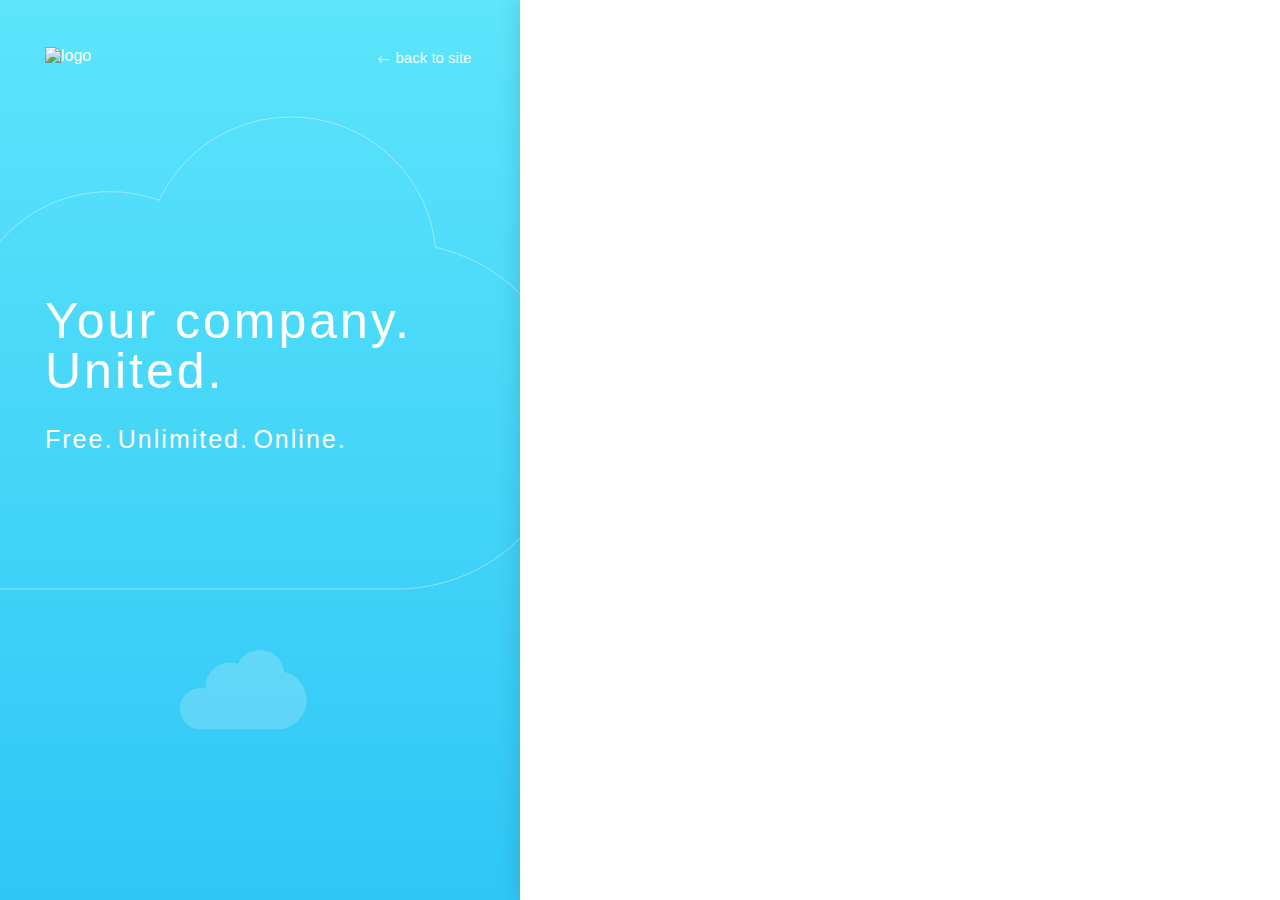
==== login.html @ f93bbbee "day-2 wednesday work" ====
<!DOCTYPE html>
<html lang="en">
<head>
    <meta charset="UTF-8">
    <meta http-equiv="X-UA-Compatible" content="IE=edge">
    <meta name="viewport" content="width=device-width, initial-scale=1.0">
    <link rel="stylesheet" href="login.css" >
    <link href="https://www.bitrix24.net/favicon.ico" rel="shortcut icon" type="icon" />
    <title>Bitrix24.Network</title>
</head>
<body>
    <div id="container">
        <div id="cover">
            <div id="cover-top">
                <div id="logo">
                    <img src="https://www.bitrix24.net/bitrix/templates/new/images/bitrix24-logo-en.svg" alt="logo">
                </div>
                <div id="back">
                    <a href="home.html" id="link-back">
                        back to site
                    </a>
                </div>
            </div>
            <div id="cover-middle">
                <div>Your company. United.</div>
                <span>Free.</span>
                <span>Unlimited.</span>
                <span>Online.</span>
            </div>
            <div id="cloud">
                <div></div>
                <div></div>
                <div></div>
                <div></div>
            </div>
        </div>
        <div id="form">

        </div>
    </div>
</body>
</html>
---- login.css ----
*{
    padding: 0px;
    margin: 0px;
}
body{
    font-family: 'Montserrat-regular',"Helvetica Neue",Helvetica,Arial,sans-serif;
    color: #525c69;
}
#container{
    display: flex;
    flex: 1;
    width: 100%;
    min-height: 100%;
    background: linear-gradient(to bottom,#5ce5fb 0,#2fc6f6 100%);
}
#cover{
    transform: translateX(0);
    opacity: 1;
    flex-grow: 1;
    padding: 45px 49px 49px 45px;
    color: #fff;
    display: flex;
    flex-direction: column;
    position: relative;
    flex: 1;
    box-sizing: border-box;
    transition: transform .7s cubic-bezier(.36,.15,.26,.99),opacity .7s cubic-bezier(.36,.15,.26,.99);
    height: 80vh;
    justify-content: space-between;
    color: #fff;
}
#cover-top{
    display: flex;
    justify-content: space-between;
    align-items: center;
}
#logo{
    margin-bottom: 9px;
    margin-right: 0;
    color: #fff;
}
#logo>img{
    max-width: 100%;
    height: auto;
    color: #fff;
}
#back{
    opacity: .9;
    transition: opacity .2s ease;
    margin-bottom: 8px;
    color: #fff;
    font-size: 20px;
}
a{
    font-size: 15px;
    line-height: 19px;
    color: #fff;
    text-decoration: none;
    position: relative;
    padding-left: 18px;
    cursor: pointer;
    white-space: nowrap;
}
#link-back::before{
    position: absolute;
    top: 7px;
    left: 0;
    width: 11px;
    height: 7px;
    background: url(data:image/svg+xml;charset=US-ASCII,%3Csvg%20width%3D%2211%22%20height%3D%227%22%20viewBox%3D%220%200%2011%207%22%20fill%3D%22none%22%20xmlns%3D%22http%3A//www.w3.org/2000/svg%22%3E%0A%20%20%3Cpath%20fill-rule%3D%22evenodd%22%20clip-rule%3D%22evenodd%22%20d%3D%22M1.93%203H11v1H2.042L4%206.147%203.222%207%20.112%203.588l.024-.027L0%203.411%203.111%200l.778.853L1.93%203z%22%20fill%3D%22white%22/%3E%0A%3C/svg%3E%0A) no-repeat center;
    content: '';
}
#cover-middle{
    max-width: 490px;
}
#cover-middle div{
    font-size: 50px;
    line-height: 50px;
    margin-bottom: 30px;
    font-family: 'Montserrat-medium',"Helvetica Neue",Helvetica,Arial,sans-serif;
    letter-spacing: 3px;
}

#cover-middle span{
    font-size: 25px;
    line-height: 26px;
    font-family: 'Montserrat-regular',"Helvetica Neue",Helvetica,Arial,sans-serif;
    letter-spacing: 2px;
}
#cloud>div:nth-child(1){
    position: absolute;
    left: -185px;
    top: 116px;
    width: 760px;
    height: 474px;
    transition: left 5s ease-in-out;
    background-repeat: no-repeat;
    background-position: center;
    pointer-events: none;
    background-image: url(data:image/svg+xml;charset=US-ASCII,%3Csvg%20width%3D%22754%22%20height%3D%22474%22%20viewBox%3D%220%200%20754%20474%22%20fill%3D%22none%22%20xmlns%3D%22http%3A//www.w3.org/2000/svg%22%3E%0A%20%20%3Cpath%20opacity%3D%22.399%22%20d%3D%22M617.36%20131.239C610.323%2058.159%20548.315%201%20472.835%201c-58.294%200-108.54%2034.11-131.651%2083.3-15.49-5.59-32.204-8.646-49.641-8.646-80.2%200-145.213%2064.521-145.213%20144.117%200%203.765.19%207.484.475%2011.177a124.73%20124.73%200%200%200-30.016-3.659C48.421%20227.289-7%20282.292-7%20350.145-7%20417.996%2048.42%20473%20116.789%20473h461.853C674.938%20473%20753%20395.521%20753%20299.952c0-82.358-57.985-151.228-135.64-168.713%22%20stroke%3D%22white%22/%3E%0A%3C/svg%3E%0A);
}

#cloud>div:nth-child(4){
    background-repeat: no-repeat;
    background-position: center;
    position: absolute;
    top:650px;
    left: 180px;
    pointer-events: none;
    width: 127px;
    height: 80px;
    transition: left 5s ease-in-out;
    background-image: url(data:image/svg+xml;charset=US-ASCII,%3Csvg%20viewBox%3D%220%200%20127%2080%22%20fill%3D%22none%22%20xmlns%3D%22http%3A//www.w3.org/2000/svg%22%3E%0A%20%20%3Cpath%20opacity%3D%22.2%22%20fill-rule%3D%22evenodd%22%20vector-effect%3D%22non-scaling-stroke%22%20stroke-width%3D%221%22%20%20clip-rule%3D%22evenodd%22%20d%3D%22M104.057%2021.87C102.884%209.598%2092.55%200%2079.97%200c-9.715%200-18.09%205.728-21.94%2013.988a24.161%2024.161%200%200%200-8.274-1.452c-13.366%200-24.202%2010.835-24.202%2024.201%200%20.633.032%201.257.08%201.877A20.636%2020.636%200%200%200%2020.63%2038C9.237%2038%200%2047.236%200%2058.63c0%2011.395%209.237%2020.631%2020.631%2020.631h76.973c16.049%200%2029.059-13.01%2029.059-29.059%200-13.83-9.664-25.395-22.606-28.331z%22%20fill%3D%22white%22/%3E%0A%3C/svg%3E%0A);
}
#form{
    transform: translateX(0);
    opacity: 1;
    padding-top: 45px;
    display: flex;
    justify-content: center;
    overflow: auto;
    box-sizing: border-box;
    padding: 105px 60px 10px;
    height: 100vh;
    background: #fff;
    box-shadow: -2px 0 22px rgb(0 0 0 / 12%);
    transition: transform .8s cubic-bezier(.36,.15,.26,.99),opacity .8s cubic-bezier(.36,.15,.26,.99);
    flex: 1;
    flex-grow: 1.5;
    -webkit-box-flex: 6;
}
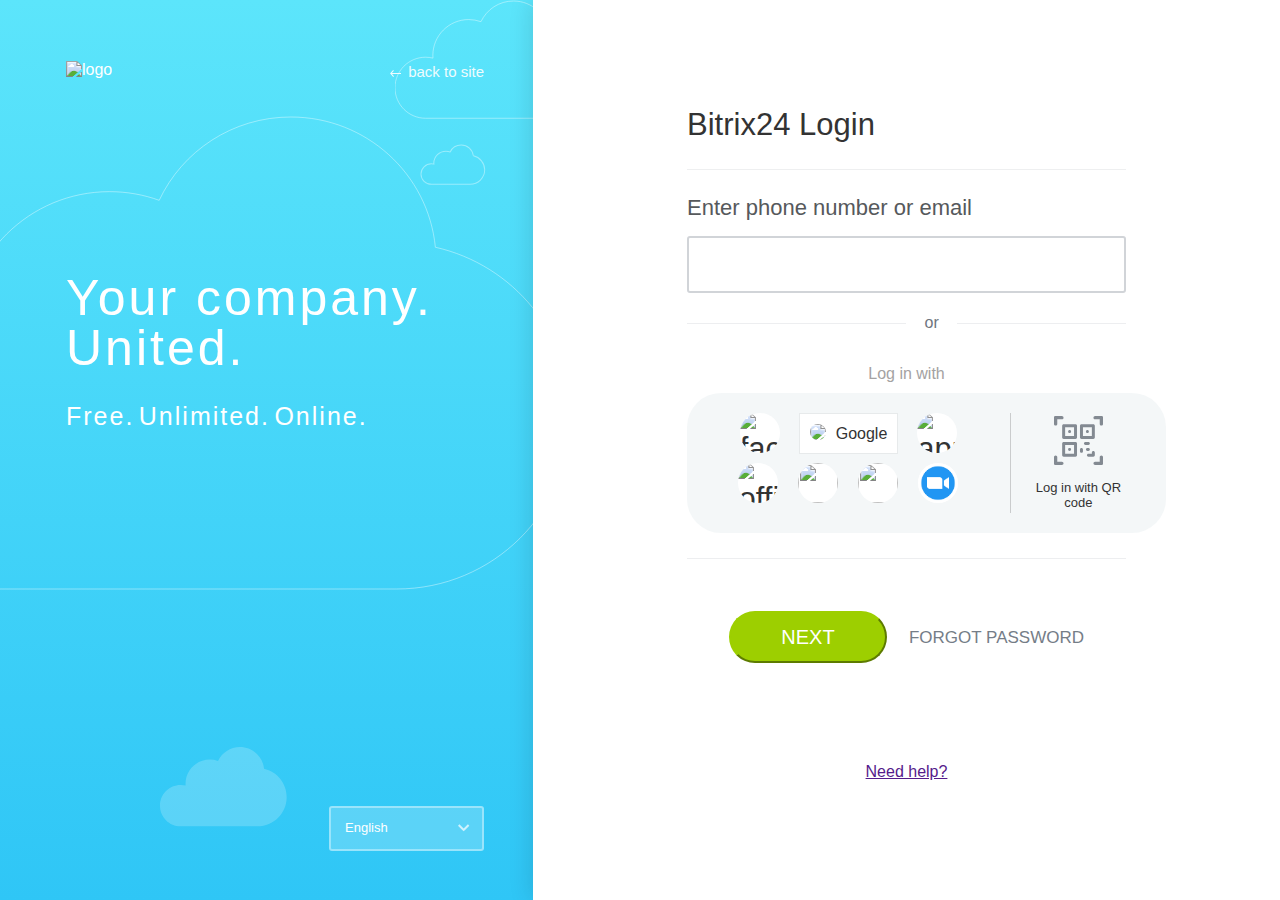
==== commit d4d5cfa9: "add day-3 login file" ====
--- a/login.html
+++ b/login.html
@@ -33,10 +33,45 @@
                 <div></div>
                 <div></div>
             </div>
+            <div id="lang">
+                <div><span>English</span></div>
+            </div>
         </div>
-        <div id="form">
-
-        </div>
+        <form id="form">
+            <div id="form-inner">
+                <div>Bitrix24 Login</div>
+                <div></div>
+                <label>Enter phone number or email</label><br>
+                <div id="email"><input type="text"></div>
+                <div id="or"><span>or</span></div>
+                <div id="login-other">
+                    <span>Log in with</span>
+                    <div>
+                        <div id="login-option">
+                            <ul>
+                                <li><img src="https://cdn-icons.flaticon.com/png/512/3670/premium/3670032.png?token=exp=1658397095~hmac=cb0d3133997e0eb8d7cdf70c4f05143f" alt="facebook-"></li>
+                                <li id="google"><img src="https://cdn-icons-png.flaticon.com/512/2702/2702602.png" alt="google"><p>Google</p></li>
+                                <li><img src="https://cdn-icons-png.flaticon.com/128/831/831329.png" alt="apple"></li>
+                                <li><img src="https://cdn-icons-png.flaticon.com/128/732/732222.png" alt="office"></li>
+                                <li><img src="https://www.bitrix24.net/bitrix/js/ui/icons/service/images/ui-service-liveid.svg" alt=""></li>
+                                <li><img src="https://cdn-icons.flaticon.com/png/128/3670/premium/3670151.png?token=exp=1658399934~hmac=e2baed79eceac594c2852d51a2f5dd11" alt=""></li>
+                                <li><img src="[data-uri]" alt=""></li>
+                            </ul>
+                        </div>
+                        <div id="qrcode-login">
+                            <img src="data:image/svg+xml,%3Csvg width='30' height='30' viewBox='0 0 30 30' fill='none' xmlns='http://www.w3.org/2000/svg'%3E%3Cpath d='M10.1886 8.90239C10.0189 8.73328 9.78492 8.63633 9.54558 8.63633C9.30621 8.63633 9.07219 8.73328 8.90254 8.90239C8.73344 9.07207 8.63648 9.30602 8.63648 9.54543C8.63648 9.78484 8.73344 10.0187 8.90254 10.1885C9.07164 10.3576 9.30617 10.4545 9.54558 10.4545C9.78492 10.4545 10.0189 10.3576 10.1886 10.1885C10.3577 10.0188 10.4547 9.78484 10.4547 9.54543C10.4547 9.30602 10.3577 9.07207 10.1886 8.90239Z' fill='%23545C68'/%3E%3Cpath d='M13.1818 5H5.9091C5.40703 5 5 5.40703 5 5.9091V13.1818C5 13.6839 5.40703 14.0909 5.9091 14.0909H13.1818C13.6839 14.0909 14.0909 13.6839 14.0909 13.1818V5.9091C14.0909 5.40703 13.6839 5 13.1818 5ZM12.2727 12.2727H6.81816V6.81816H12.2727L12.2727 12.2727Z' fill='%23545C68'/%3E%3Cpath d='M21.0969 8.90239C20.9278 8.73328 20.6939 8.63633 20.4545 8.63633C20.2151 8.63633 19.9805 8.73328 19.8114 8.90239C19.6423 9.07207 19.5454 9.30602 19.5454 9.54543C19.5454 9.78484 19.6423 10.0187 19.8114 10.1885C19.9805 10.3576 20.2151 10.4545 20.4545 10.4545C20.6938 10.4545 20.9278 10.3576 21.0969 10.1885C21.2666 10.0188 21.3636 9.78484 21.3636 9.54543C21.3636 9.30602 21.2666 9.07207 21.0969 8.90239Z' fill='%23545C68'/%3E%3Cpath d='M24.0909 5H16.8182C16.3161 5 15.9091 5.40703 15.9091 5.9091V13.1818C15.9091 13.6839 16.3161 14.0909 16.8182 14.0909H24.0909C24.593 14.0909 25 13.6839 25 13.1818V5.9091C25 5.40703 24.593 5 24.0909 5ZM23.1818 12.2727H17.7273V6.81816H23.1818L23.1818 12.2727Z' fill='%23545C68'/%3E%3Cpath d='M10.1886 19.8115C10.0189 19.6424 9.78492 19.5454 9.54558 19.5454C9.30621 19.5454 9.07219 19.6424 8.90254 19.8115C8.73344 19.9812 8.63648 20.2151 8.63648 20.4545C8.63648 20.6939 8.73344 20.9278 8.90254 21.0976C9.07164 21.2667 9.30617 21.3636 9.54558 21.3636C9.78492 21.3636 10.0189 21.2667 10.1886 21.0976C10.3577 20.9279 10.4547 20.6939 10.4547 20.4545C10.4547 20.2151 10.3577 19.9812 10.1886 19.8115Z' fill='%23545C68'/%3E%3Cpath d='M13.1818 15.9091H5.9091C5.40703 15.9091 5 16.3161 5 16.8182V24.0909C5 24.5929 5.40703 25 5.9091 25H13.1818C13.6839 25 14.0909 24.5929 14.0909 24.0909V16.8182C14.0909 16.3161 13.6839 15.9091 13.1818 15.9091ZM12.2727 23.1818H6.81816V17.7273H12.2727L12.2727 23.1818Z' fill='%23545C68'/%3E%3Cpath d='M21.0606 19.5454H20.4546C19.9525 19.5454 19.5455 19.9525 19.5455 20.4545C19.5455 20.9566 19.9525 21.3636 20.4546 21.3636H21.0606C21.5627 21.3636 21.9697 20.9566 21.9697 20.4545C21.9697 19.9525 21.5627 19.5454 21.0606 19.5454Z' fill='%23545C68'/%3E%3Cpath d='M24.0909 21.3636C23.5888 21.3636 23.1818 21.7706 23.1818 22.2727V23.1818H21.0606C20.5585 23.1818 20.1515 23.5888 20.1515 24.0909C20.1515 24.593 20.5585 25 21.0606 25H24.0909C24.593 25 25 24.5929 25 24.0909V22.2727C25 21.7706 24.593 21.3636 24.0909 21.3636Z' fill='%23545C68'/%3E%3Cpath d='M16.8182 19.5454C16.3161 19.5454 15.9091 19.9525 15.9091 20.4545V21.6666C15.9091 22.1687 16.3161 22.5757 16.8182 22.5757C17.3202 22.5757 17.7273 22.1687 17.7273 21.6666V20.4545C17.7273 19.9525 17.3202 19.5454 16.8182 19.5454Z' fill='%23545C68'/%3E%3Cpath d='M21.0606 15.9091H19.2424C18.7403 15.9091 18.3333 16.3161 18.3333 16.8182C18.3333 17.3203 18.7403 17.7273 19.2424 17.7273H21.0606C21.5626 17.7273 21.9697 17.3203 21.9697 16.8182C21.9697 16.3161 21.5626 15.9091 21.0606 15.9091Z' fill='%23545C68'/%3E%3Cpath d='M8.1671e-05 1C8.1671e-05 0.447715 0.447797 2.11272e-07 1.00008 2.11272e-07H4.83341C5.3857 2.11272e-07 5.83342 0.447715 5.83342 1C5.83342 1.55229 5.3857 2 4.83341 2H1.00008C0.447797 2 8.1671e-05 1.55229 8.1671e-05 1Z' fill='%23545C68'/%3E%3Cpath d='M1.00008 2.11272e-07C1.55237 2.35413e-07 2 0.447716 2 1L2 4.83333C2 5.38562 1.55228 5.83333 1 5.83333C0.447715 5.83333 -2.41411e-08 5.38562 0 4.83333L8.1671e-05 1C8.1671e-05 0.447715 0.447797 2.11272e-07 1.00008 2.11272e-07Z' fill='%23545C68'/%3E%3Cpath d='M29.9999 29C29.9999 29.5523 29.5522 30 28.9999 30H25.1666C24.6143 30 24.1666 29.5523 24.1666 29C24.1666 28.4477 24.6143 28 25.1666 28H28.9999C29.5522 28 29.9999 28.4477 29.9999 29Z' fill='%23545C68'/%3E%3Cpath d='M28.9999 30C28.4476 30 28 29.5523 28 29V25.1667C28 24.6144 28.4477 24.1667 29 24.1667C29.5523 24.1667 30 24.6144 30 25.1667L29.9999 29C29.9999 29.5523 29.5522 30 28.9999 30Z' fill='%23545C68'/%3E%3Cpath d='M29 8.18385e-05C29.5523 8.18627e-05 30 0.447797 30 1.00008V4.83342C30 5.3857 29.5523 5.83342 29 5.83342C28.4477 5.83342 28 5.3857 28 4.83341V1.00008C28 0.447797 28.4477 8.18144e-05 29 8.18385e-05Z' fill='%23545C68'/%3E%3Cpath d='M30 1.00008C30 1.55237 29.5523 2 29 2L25.1667 2C24.6144 2 24.1667 1.55228 24.1667 1C24.1667 0.447715 24.6144 -4.82823e-08 25.1667 0L29 8.18385e-05C29.5523 8.18627e-05 30 0.447797 30 1.00008Z' fill='%23545C68'/%3E%3Cpath d='M1 29.9999C0.447715 29.9999 1.95737e-08 29.5522 4.37149e-08 28.9999L2.11276e-07 25.1666C2.35417e-07 24.6143 0.447715 24.1666 1 24.1666C1.55229 24.1666 2 24.6143 2 25.1666L2 28.9999C2 29.5522 1.55228 29.9999 1 29.9999Z' fill='%23545C68'/%3E%3Cpath d='M4.37149e-08 28.9999C9.19971e-08 28.4476 0.447716 28 1 28L4.83333 28C5.38562 28 5.83333 28.4477 5.83333 29C5.83333 29.5523 5.38562 30 4.83333 30L1 29.9999C0.447715 29.9999 1.95737e-08 29.5522 4.37149e-08 28.9999Z' fill='%23545C68'/%3E%3C/svg%3E" alt="">
+                            <p>Log in with QR code</p>
+                        </div>
+                    </div>
+                </div>
+                <div id="form-bottom">
+                    <input type="submit" value="NEXT">
+                    <button>Forgot password</button>
+                </div>
+                <div id="help"><a href="">Need help?</a></div>
+            </div>
+        </form>
     </div>
 </body>
-</html>+</html>
+
--- a/login.css
+++ b/login.css
@@ -16,23 +16,29 @@
 #cover{
     transform: translateX(0);
     opacity: 1;
-    flex-grow: 1;
-    padding: 45px 49px 49px 45px;
-    color: #fff;
+    color: #fff;
+    padding: 59px 49px 49px 66px;
     display: flex;
     flex-direction: column;
     position: relative;
     flex: 1;
-    box-sizing: border-box;
+    flex-grow: 4;
+    -webkit-box-flex: 4;
+    box-sizing: border-box;
+    min-width: 450px;
+    max-width: 900px;
     transition: transform .7s cubic-bezier(.36,.15,.26,.99),opacity .7s cubic-bezier(.36,.15,.26,.99);
-    height: 80vh;
+    height: 100vh;
+    font-family: 'Montserrat-regular',"Helvetica Neue",Helvetica,Arial,sans-serif;
+}
+#cover-top{
+    display: flex;
+    flex-wrap: wrap;
     justify-content: space-between;
-    color: #fff;
-}
-#cover-top{
-    display: flex;
-    justify-content: space-between;
-    align-items: center;
+    align-items: center;
+    margin-bottom: 183px;
+    color: #fff;
+    font-family: 'Montserrat-regular',"Helvetica Neue",Helvetica,Arial,sans-serif;
 }
 #logo{
     margin-bottom: 9px;
@@ -51,7 +57,7 @@
     color: #fff;
     font-size: 20px;
 }
-a{
+#back>a{
     font-size: 15px;
     line-height: 19px;
     color: #fff;
@@ -71,7 +77,10 @@
     content: '';
 }
 #cover-middle{
-    max-width: 490px;
+    max-width: 493px;
+    display: block;
+    color: #fff;
+    font-family: 'Montserrat-regular',"Helvetica Neue",Helvetica,Arial,sans-serif;
 }
 #cover-middle div{
     font-size: 50px;
@@ -86,6 +95,18 @@
     line-height: 26px;
     font-family: 'Montserrat-regular',"Helvetica Neue",Helvetica,Arial,sans-serif;
     letter-spacing: 2px;
+}
+#cloud{
+    position: absolute;
+    bottom: 0;
+    top: 0;
+    left: 0;
+    right: 0;
+    overflow: hidden;
+    z-index: -1;
+    display: block;
+    color: #fff;
+    font-family: 'Montserrat-regular',"Helvetica Neue",Helvetica,Arial,sans-serif;
 }
 #cloud>div:nth-child(1){
     position: absolute;
@@ -99,23 +120,52 @@
     pointer-events: none;
     background-image: url(data:image/svg+xml;charset=US-ASCII,%3Csvg%20width%3D%22754%22%20height%3D%22474%22%20viewBox%3D%220%200%20754%20474%22%20fill%3D%22none%22%20xmlns%3D%22http%3A//www.w3.org/2000/svg%22%3E%0A%20%20%3Cpath%20opacity%3D%22.399%22%20d%3D%22M617.36%20131.239C610.323%2058.159%20548.315%201%20472.835%201c-58.294%200-108.54%2034.11-131.651%2083.3-15.49-5.59-32.204-8.646-49.641-8.646-80.2%200-145.213%2064.521-145.213%20144.117%200%203.765.19%207.484.475%2011.177a124.73%20124.73%200%200%200-30.016-3.659C48.421%20227.289-7%20282.292-7%20350.145-7%20417.996%2048.42%20473%20116.789%20473h461.853C674.938%20473%20753%20395.521%20753%20299.952c0-82.358-57.985-151.228-135.64-168.713%22%20stroke%3D%22white%22/%3E%0A%3C/svg%3E%0A);
 }
-
-#cloud>div:nth-child(4){
+#cloud>div:nth-child(2){
+    right: 8%;
+    left: 420px;
+    top: 143px;
+    width: 66px;
+    height: 42px;
+    transition: right 5s ease-in-out;
+    background-image: url(data:image/svg+xml;charset=US-ASCII,%3Csvg%20viewBox%3D%220%200%2068%2042%22%20fill%3D%22none%22%20xmlns%3D%22http%3A//www.w3.org/2000/svg%22%3E%0A%20%20%3Cpath%20opacity%3D%22.399%22%20vector-effect%3D%22non-scaling-stroke%22%20d%3D%22M54.944%2012.11C54.336%205.875%2048.98%201%2042.457%201c-5.036%200-9.377%202.91-11.374%207.106a12.756%2012.756%200%200%200-4.29-.738c-6.928%200-12.545%205.504-12.545%2012.293%200%20.321.016.638.04.953a10.909%2010.909%200%200%200-2.593-.312C5.788%2020.302%201%2024.994%201%2030.782s4.788%2010.48%2010.695%2010.48H51.6c8.32%200%2015.064-6.61%2015.064-14.762%200-7.025-5.01-12.9-11.719-14.39%22%20stroke%3D%22white%22/%3E%0A%3C/svg%3E%0A);
     background-repeat: no-repeat;
     background-position: center;
     position: absolute;
-    top:650px;
-    left: 180px;
     pointer-events: none;
+    display: block;
+    color: #fff;    
+}
+#cloud>div:nth-child(3){
+    right: -4%;
+    left: 395px;
+    width: 188px;
+    height: 119px;
+    transition: right 5s ease-in-out;
+    background-image: url(data:image/svg+xml;charset=US-ASCII,%3Csvg%20width%3D%22190%22%20height%3D%22119%22%20viewBox%3D%220%200%20190%20119%22%20fill%3D%22none%22%20xmlns%3D%22http%3A//www.w3.org/2000/svg%22%3E%0A%20%20%3Cpath%20opacity%3D%22.399%22%20d%3D%22M155.17%2033.356C153.433%2015.2%20138.121%201%20119.483%201c-14.394%200-26.8%208.474-32.508%2020.695a35.846%2035.846%200%200%200-12.257-2.148c-19.804%200-35.857%2016.029-35.857%2035.803%200%20.936.047%201.86.117%202.777a30.624%2030.624%200%200%200-7.411-.909C14.685%2057.218%201%2070.883%201%2087.74s13.685%2030.521%2030.567%2030.521H145.61c23.778%200%2043.053-19.248%2043.053-42.99%200-20.462-14.318-37.571-33.493-41.915%22%20stroke%3D%22white%22/%3E%0A%3C/svg%3E%0A);
+    background-repeat: no-repeat;
+    background-position: center;
+    position: absolute;
+    pointer-events: none;
+    display: block;
+    color: #fff;
+}
+#cloud>div:nth-child(4){
+    left: 160px;
+    top: 83%;
     width: 127px;
     height: 80px;
+    background-image: url(data:image/svg+xml;charset=US-ASCII,%3Csvg%20viewBox%3D%220%200%20127%2080%22%20fill%3D%22none%22%20xmlns%3D%22http%3A//www.w3.org/2000/svg%22%3E%0A%20%20%3Cpath%20opacity%3D%22.2%22%20fill-rule%3D%22evenodd%22%20vector-effect%3D%22non-scaling-stroke%22%20stroke-width%3D%221%22%20%20clip-rule%3D%22evenodd%22%20d%3D%22M104.057%2021.87C102.884%209.598%2092.55%200%2079.97%200c-9.715%200-18.09%205.728-21.94%2013.988a24.161%2024.161%200%200%200-8.274-1.452c-13.366%200-24.202%2010.835-24.202%2024.201%200%20.633.032%201.257.08%201.877A20.636%2020.636%200%200%200%2020.63%2038C9.237%2038%200%2047.236%200%2058.63c0%2011.395%209.237%2020.631%2020.631%2020.631h76.973c16.049%200%2029.059-13.01%2029.059-29.059%200-13.83-9.664-25.395-22.606-28.331z%22%20fill%3D%22white%22/%3E%0A%3C/svg%3E%0A);
     transition: left 5s ease-in-out;
-    background-image: url(data:image/svg+xml;charset=US-ASCII,%3Csvg%20viewBox%3D%220%200%20127%2080%22%20fill%3D%22none%22%20xmlns%3D%22http%3A//www.w3.org/2000/svg%22%3E%0A%20%20%3Cpath%20opacity%3D%22.2%22%20fill-rule%3D%22evenodd%22%20vector-effect%3D%22non-scaling-stroke%22%20stroke-width%3D%221%22%20%20clip-rule%3D%22evenodd%22%20d%3D%22M104.057%2021.87C102.884%209.598%2092.55%200%2079.97%200c-9.715%200-18.09%205.728-21.94%2013.988a24.161%2024.161%200%200%200-8.274-1.452c-13.366%200-24.202%2010.835-24.202%2024.201%200%20.633.032%201.257.08%201.877A20.636%2020.636%200%200%200%2020.63%2038C9.237%2038%200%2047.236%200%2058.63c0%2011.395%209.237%2020.631%2020.631%2020.631h76.973c16.049%200%2029.059-13.01%2029.059-29.059%200-13.83-9.664-25.395-22.606-28.331z%22%20fill%3D%22white%22/%3E%0A%3C/svg%3E%0A);
+    background-repeat: no-repeat;
+    background-position: center;
+    position: absolute;
+    pointer-events: none;
+    display: block;
+    color: #fff;
 }
 #form{
     transform: translateX(0);
     opacity: 1;
-    padding-top: 45px;
     display: flex;
     justify-content: center;
     overflow: auto;
@@ -126,12 +176,233 @@
     box-shadow: -2px 0 22px rgb(0 0 0 / 12%);
     transition: transform .8s cubic-bezier(.36,.15,.26,.99),opacity .8s cubic-bezier(.36,.15,.26,.99);
     flex: 1;
-    flex-grow: 1.5;
+    flex-grow: 6;
     -webkit-box-flex: 6;
 }
+#form-inner{
+    width: 70%; 
+}
 
+#form-inner>div{
+    font: 31px/39px 'Montserrat-medium',"Helvetica Neue",Helvetica,Arial,sans-serif;
+    color: #333;
+    text-overflow: ellipsis;
+    margin-bottom: 25px;
+}
+#form-inner>div:nth-child(2){
+    width: 100%;
+    border-bottom: 1px solid #eeeff0;
+}
+label{
+    font-size: 22px;
+    color: #56595c;
+}
+#email{
+    position: relative;
+    overflow: hidden;
+    display: block;
+    white-space: normal;
+    margin-top: 15px;
+}
+#email>input{
+    padding: 12px 85px 15px 17px;
+    border: 2px solid #d1d4d8;
+    border-radius: 3px;
+    color: #333;
+    font-size: 20px;
+    line-height: 26px;
+    transition: border .2s ease;
+    box-sizing: border-box;
+    width: 100%;
+    background: transparent;
+    font-family: 'Montserrat-regular',"Helvetica Neue",Helvetica,Arial,sans-serif;
+}
+#or{
+    background: rgba(82,92,105,.1);
+    width: 100;
+    height: 1px;
+    margin: 30px 0 38px;
+    position: relative;
+    display: block;
+}
+#or>span{
+    color: #6e757e;
+    font-size: 16px;
+    line-height: 20px;
+    background: #fff;
+    padding: 0 18px;
+    display: block;
+    position: absolute;
+    top: -10px;
+    left: 50%;
+}
+#login-other{
+    text-align: center;
+    margin: 0 0 32px;
+    display: block;
+}
+#login-other>span{
+    font-size: 16px;
+    color: rgb(164, 162, 162);
+    text-align: center;
+}
 
+#login-other>div{
+    width: 100%;
+    display: flex;
+    flex-direction: row;
+    border-radius: 34px;
+    background: rgba(241,245,246,.8);
+    padding: 20px;
+}
+#login-option{
+    width: 65%; 
+    padding-right: 40px;
+    border-right: 1px solid #cacccd;
+}
+ul{
+    text-decoration: none;
+    list-style: none;
+    display: flex;
+    justify-content: center;
+    align-items: center;
+    flex-wrap: wrap;
+}
+li{
+    display: flex;
+    margin-bottom: 10px;
+}
+li>img{
+    width: 40px;
+    height: 40px;
+    border-radius: 50%;
+    margin-left: 20px;    
+    background-color:white;
+    cursor: pointer;
+}
+#google{
+    display: flex;
+    font-size: 16px;
+    background-color: white;
+    box-shadow: rgba(0, 0, 0, 0.05) 0px 0px 0px 1px;
+    padding-right: 10px;    
+    margin-left: 20px;
+    cursor: pointer;
+}   
+#google>img{
+    width: 16px;
+    height: 16px;
+    position: relative;
+    top: 10px;
+    left: -10px;
+}
+#qrcode-login{
+    display: flex;
+    flex-direction: column;
+    align-items: center;
+    justify-content: center;
+    min-width: 135px;
+    box-sizing: border-box;
+    cursor: pointer;
+    transition: .1s;
+    text-align: center;
+}
 
+#qrcode-login>img{
+    width: 49px;
+    height: 49px;
+    margin-bottom: 15px;
+    opacity: .7;
+}
+#qrcode-login>p{
+    font-size: 13px;
+    padding: 0px 10px;
+    line-height: 15px;    
+}
+#form-bottom{
+    width: 100%;
+    padding: 45px 0 52px;
+    border-top: 1px solid rgba(82,92,105,.1);
+    display: flex;
+    align-items: center;
+    justify-content: center;
+    flex-wrap: wrap;
+    overflow: hidden;
+    position: relative;
+}
+#form-bottom>input{
+    color: #fff;
+    background-color: #9dcf00;
+    border-color: #9dcf00;
+    padding: 0 33px;
+    width: 158px;
+    height: 52px;
+    border-radius: 26px;
+    font: 17px/23px 'Montserrat-medium',"Helvetica Neue",Helvetica,Arial,sans-serif;
+    margin: 7px 2px;
+    font-size: 20px;
+    cursor: pointer;
+}
+#form-bottom>button{
+    margin-left: 15px;
+    height: 52px;
+    font: 17px/23px 'Montserrat-medium',"Helvetica Neue",Helvetica,Arial,sans-serif;
+    overflow: hidden;
+    margin: 7px 2px;
+    color: #757d87;
+    position: relative;
+    display: inline-flex;
+    justify-content: center;
+    align-items: center;
+    text-align: center;
+    text-decoration: none;
+    text-transform: uppercase;  
+    box-sizing: border-box;
+    outline: none;
+    border: 0;
+    background-color: #fff;
+    margin-left: 20px;
+    cursor: pointer;
+}
+#help{
+    text-align: center;
+}
+#help>a{
+  
+    font-size: 16px;
+}
 
-
-
+#lang{
+    opacity: 1;
+    transform: translateX(0);
+    margin-top: auto;
+    display: flex;
+    justify-content: flex-end;
+    margin-top: auto;
+    display: flex;
+    justify-content: flex-end;
+}
+#lang>div{
+    background: rgba(255, 255, 255, .2) url(data:image/svg+xml;charset=US-ASCII,%3Csvg%20width%3D%2212%22%20height%3D%2212%22%20viewBox%3D%220%200%2012%2012%22%20fill%3D%22none%22%20xmlns%3D%22http%3A//www.w3.org/2000/svg%22%3E%0A%20%20%3Cpath%20opacity%3D%22.7%22%20fill-rule%3D%22evenodd%22%20clip-rule%3D%22evenodd%22%20d%3D%22M1.414%204.242L0%205.656%204.243%209.9l1.414%201.414L7.07%209.9l4.243-4.243-1.415-1.414-4.242%204.243-4.243-4.243z%22%20fill%3D%22white%22/%3E%0A%3C/svg%3E%0A) no-repeat right 12px top 12px;
+    border: 2px solid rgba(255,255,255,.38);
+    border-radius: 3px;
+    width: 155px;
+    cursor: pointer;
+    display: flex;
+    align-items: center;
+    padding: 12px 56px 13px 14px;
+    box-sizing: border-box;
+    transition: background .2s ease;
+    color: #fff;
+}
+#lang>div>span{
+    font-size: 13px;
+    line-height: 16px;
+    width: 80px;
+    overflow: hidden;
+    text-overflow: ellipsis;
+    white-space: nowrap;
+    flex-shrink: 0;
+    cursor: pointer;
+    color: #fff;
+}